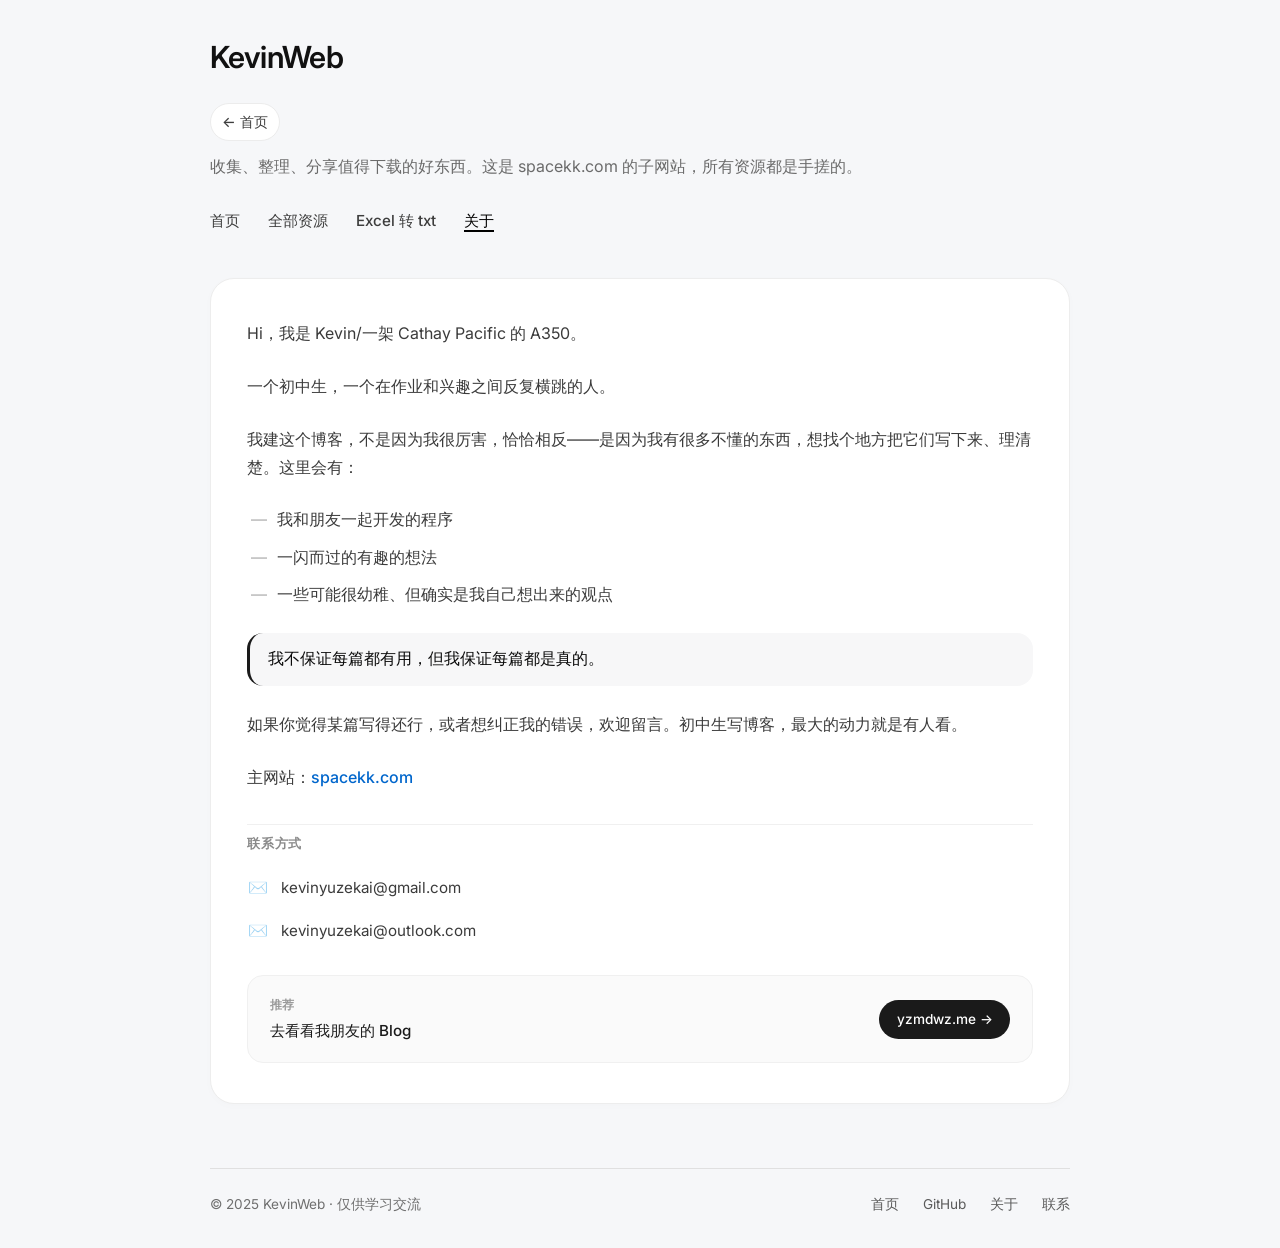
==== About_me.html @ 82887bea "修复关于页主网站卡片删除后的残留 HTML" ====
<!DOCTYPE html>
<html lang="zh-CN">
<head>
  <meta charset="UTF-8">
  <meta name="viewport" content="width=device-width, initial-scale=1.0">
  <title>关于 · KevinWeb</title>
  <link rel="preconnect" href="https://fonts.googleapis.com">
  <link rel="preconnect" href="https://fonts.gstatic.com" crossorigin>
  <link href="https://fonts.googleapis.com/css2?family=Inter:opsz,wght@14..32,400;14..32,500;14..32,600&display=swap" rel="stylesheet">
  <style>
    * {
      margin: 0;
      padding: 0;
      box-sizing: border-box;
    }

    body {
      background-color: #f6f7f9;
      color: #1a1a1a;
      font-family: 'Inter', -apple-system, BlinkMacSystemFont, 'Segoe UI', Roboto, Helvetica, Arial, sans-serif;
      line-height: 1.7;
      -webkit-font-smoothing: antialiased;
      -moz-osx-font-smoothing: grayscale;
      padding: 2rem 1.5rem;
    }

    .container {
      max-width: 860px;
      margin: 0 auto;
    }

    /* 头部 */
    .site-header {
      margin-bottom: 2.5rem;
      display: flex;
      flex-direction: column;
      gap: 0.75rem;
    }

    .site-title {
      font-size: 1.9rem;
      font-weight: 600;
      letter-spacing: -0.02em;
      color: #111;
      text-decoration: none;
      display: inline-block;
      width: fit-content;
      border-bottom: 2px solid transparent;
      transition: border-color 0.2s ease;
    }

    .site-title:hover {
      border-bottom-color: #d0d0d0;
    }


    .home-jump {
      display: inline-flex;
      align-items: center;
      gap: 0.35rem;
      margin-top: 0.35rem;
      width: fit-content;
      font-size: 0.9rem;
      font-weight: 500;
      color: #3d3d3d;
      text-decoration: none;
      padding: 0.35rem 0.7rem;
      border-radius: 999px;
      border: 1px solid #ececec;
      background: #fff;
      transition: background-color 0.15s ease, border-color 0.15s ease, color 0.15s ease;
    }
    .home-jump:hover {
      color: #000;
      border-color: #d0d0d0;
      background: #f7f7f7;
    }

    .site-description {
      font-size: 1rem;
      color: #6b6b6b;
      max-width: 90%;
    }

    .nav {
      display: flex;
      flex-wrap: wrap;
      gap: 1.75rem;
      margin: 1rem 0 0.25rem;
      font-size: 0.95rem;
      font-weight: 500;
    }

    .nav a {
      color: #3d3d3d;
      text-decoration: none;
      transition: color 0.15s ease;
    }

    .nav a:hover {
      color: #000;
      text-decoration: underline;
      text-underline-offset: 4px;
      text-decoration-thickness: 1.5px;
    }

    .nav a.current {
      color: #000;
      text-decoration: underline;
      text-underline-offset: 4px;
      text-decoration-thickness: 1.5px;
    }

    /* 关于内容卡片 */
    .about-card {
      background-color: #ffffff;
      border-radius: 24px;
      border: 1px solid #ededed;
      box-shadow: 0 2px 10px rgba(0, 0, 0, 0.015);
      padding: 2.5rem 2.25rem;
      display: flex;
      flex-direction: column;
      gap: 1.5rem;
    }

    /* 正文段落 */
    .about-card p {
      font-size: 1rem;
      color: #3b3b3b;
      line-height: 1.8;
    }

    /* 列表 */
    .about-list {
      list-style: none;
      display: flex;
      flex-direction: column;
      gap: 0.65rem;
      padding-left: 0.25rem;
    }

    .about-list li {
      display: flex;
      align-items: flex-start;
      gap: 0.65rem;
      font-size: 1rem;
      color: #3b3b3b;
      line-height: 1.7;
    }

    .about-list li::before {
      content: "—";
      color: #b0b0b0;
      font-weight: 400;
      flex-shrink: 0;
    }

    /* 高亮语句 */
    .highlight-line {
      font-weight: 500;
      color: #0a0a0a;
      background-color: #f7f7f8;
      padding: 0.85rem 1.15rem;
      border-radius: 16px;
      border-left: 3px solid #1a1a1a;
      font-size: 0.98rem;
      line-height: 1.7;
    }


    /* 主网站链接 */
    .main-site {
      font-size: 1rem;
      color: #3b3b3b;
      line-height: 1.8;
    }

    .main-site a {
      color: #0066cc;
      text-decoration: none;
      font-weight: 500;
      transition: color 0.15s ease;
    }

    .main-site a:hover {
      color: #004499;
      text-decoration: underline;
      text-underline-offset: 3px;
    }

    /* 联系方式 */
    .contact-section {
      display: flex;
      flex-direction: column;
      gap: 1rem;
      padding-top: 0.5rem;
      border-top: 1px solid #f0f0f0;
      margin-top: 0.5rem;
    }

    .contact-title {
      font-size: 0.8rem;
      font-weight: 600;
      text-transform: uppercase;
      letter-spacing: 0.06em;
      color: #8a8a8a;
    }

    .contact-list {
      display: flex;
      flex-direction: column;
      gap: 0.6rem;
    }

    .contact-item {
      display: flex;
      align-items: center;
      gap: 0.7rem;
      font-size: 0.95rem;
      color: #3b3b3b;
      text-decoration: none;
      transition: color 0.15s ease;
      width: fit-content;
      padding: 0.2rem 0;
    }

    .contact-item:hover {
      color: #000;
      text-decoration: underline;
      text-underline-offset: 3px;
    }

    .contact-icon {
      font-size: 1rem;
      width: 1.4rem;
      text-align: center;
      flex-shrink: 0;
      opacity: 0.7;
    }

    /* 好友推荐卡片 */
    .friend-card {
      background-color: #fafafa;
      border-radius: 16px;
      padding: 1.15rem 1.35rem;
      display: flex;
      align-items: center;
      justify-content: space-between;
      gap: 1rem;
      flex-wrap: wrap;
      border: 1px solid #f0f0f0;
      transition: border-color 0.2s ease, background-color 0.2s ease;
      margin-top: 0.25rem;
    }

    .friend-card:hover {
      background-color: #f5f5f7;
      border-color: #e4e4e8;
    }

    .friend-info {
      display: flex;
      flex-direction: column;
      gap: 0.15rem;
    }

    .friend-label {
      font-size: 0.75rem;
      font-weight: 600;
      text-transform: uppercase;
      letter-spacing: 0.05em;
      color: #9a9a9a;
    }

    .friend-name {
      font-size: 0.95rem;
      font-weight: 500;
      color: #1a1a1a;
    }

    .friend-link {
      font-size: 0.85rem;
      font-weight: 500;
      color: #ffffff;
      background-color: #1a1a1a;
      padding: 0.5rem 1.1rem;
      border-radius: 30px;
      text-decoration: none;
      transition: background-color 0.2s ease, transform 0.1s ease;
      white-space: nowrap;
    }

    .friend-link:hover {
      background-color: #333333;
    }

    .friend-link:active {
      transform: scale(0.97);
    }

    /* 底部 */
    .site-footer {
      margin-top: 4rem;
      padding-top: 1.5rem;
      border-top: 1px solid #e0e0e0;
      display: flex;
      flex-wrap: wrap;
      justify-content: space-between;
      align-items: center;
      gap: 1rem;
      font-size: 0.85rem;
      color: #6f6f6f;
    }

    .footer-links {
      display: flex;
      gap: 1.5rem;
    }

    .footer-links a {
      color: #5a5a5a;
      text-decoration: none;
      transition: color 0.15s;
    }

    .footer-links a:hover {
      color: #000;
      text-decoration: underline;
      text-underline-offset: 3px;
    }

    /* 响应式 */
    @media (max-width: 640px) {
      body {
        padding: 1.5rem 1rem;
      }

      .about-card {
        padding: 1.75rem 1.25rem;
        border-radius: 20px;
        gap: 1.25rem;
      }

      .friend-card {
        flex-direction: column;
        align-items: flex-start;
      }

      .friend-link {
        width: 100%;
        text-align: center;
      }

      .site-footer {
        flex-direction: column;
        align-items: flex-start;
      }
    }

    /* 暗色模式 */
    @media (prefers-color-scheme: dark) {
      .home-jump {
        color: #b0b0b0;
        border-color: #2e2e2e;
        background: #1a1a1a;
      }
      .home-jump:hover {
        color: #fff;
        border-color: #3a3a3a;
        background: #222;
      }

      body {
        background-color: #0f0f0f;
        color: #e0e0e0;
      }

      .site-title {
        color: #f0f0f0;
      }

      .site-title:hover {
        border-bottom-color: #4a4a4a;
      }

      .site-description {
        color: #a0a0a0;
      }

      .nav a {
        color: #b0b0b0;
      }

      .nav a:hover,
      .nav a.current {
        color: #fff;
      }

      .about-card {
        background-color: #1a1a1a;
        border-color: #2e2e2e;
        box-shadow: 0 2px 10px rgba(0, 0, 0, 0.2);
      }

      .about-card p {
        color: #b8b8b8;
      }

      .about-list li {
        color: #b8b8b8;
      }

      .about-list li::before {
        color: #6a6a6a;
      }

      .highlight-line {
        background-color: #222222;
        color: #e8e8e8;
        border-left-color: #f0f0f0;
      }


      .main-site {
        color: #b8b8b8;
      }

      .main-site a {
        color: #4da3ff;
      }

      .main-site a:hover {
        color: #7bb8ff;
      }

      .contact-section {
        border-top-color: #2a2a2a;
      }

      .contact-title {
        color: #7a7a7a;
      }

      .contact-item {
        color: #b8b8b8;
      }

      .contact-item:hover {
        color: #fff;
      }

      .friend-card {
        background-color: #222222;
        border-color: #2e2e2e;
      }

      .friend-card:hover {
        background-color: #282828;
        border-color: #3a3a3a;
      }

      .friend-label {
        color: #7a7a7a;
      }

      .friend-name {
        color: #e0e0e0;
      }

      .friend-link {
        background-color: #f0f0f0;
        color: #1a1a1a;
      }

      .friend-link:hover {
        background-color: #ffffff;
      }

      .site-footer {
        border-top-color: #2a2a2a;
        color: #8a8a8a;
      }

      .footer-links a {
        color: #9a9a9a;
      }

      .footer-links a:hover {
        color: #fff;
      }
    }
  </style>
</head>
<body>
  <div class="container">
    <!-- 头部 -->
    <header class="site-header">
      <a href="./" class="site-title">KevinWeb</a>
      <a class="home-jump" href="./">← 首页</a>
      <p class="site-description">收集、整理、分享值得下载的好东西。这是 spacekk.com 的子网站，所有资源都是手搓的。</p>
      <nav class="nav">
        <a href="./">首页</a>
        <a href="./All_resources.html">全部资源</a>
                <a href="./excel_to_roster.html">Excel 转 txt</a>

        <a href="./About_me.html" class="current">关于</a>
      </nav>
    </header>

    <!-- 关于内容 -->
    <main class="about-card">
      <p>
        Hi，我是 Kevin/一架 Cathay Pacific 的 A350。
      </p>

      <p>
        一个初中生，一个在作业和兴趣之间反复横跳的人。
      </p>

      <p>
        我建这个博客，不是因为我很厉害，恰恰相反——是因为我有很多不懂的东西，想找个地方把它们写下来、理清楚。这里会有：
      </p>

      <ul class="about-list">
        <li>我和朋友一起开发的程序</li>
        <li>一闪而过的有趣的想法</li>
        <li>一些可能很幼稚、但确实是我自己想出来的观点</li>
      </ul>

      <div class="highlight-line">
        我不保证每篇都有用，但我保证每篇都是真的。
      </div>

      <p>
        如果你觉得某篇写得还行，或者想纠正我的错误，欢迎留言。初中生写博客，最大的动力就是有人看。
      </p>

      <p class="main-site">
        主网站：<a href="https://spacekk.com/" target="_blank" rel="noopener">spacekk.com</a>
      </p>

      <!-- 联系方式 -->
      <div class="contact-section">
        <div class="contact-title">联系方式</div>
        <div class="contact-list">
          <a href="mailto:kevinyuzekai@gmail.com" class="contact-item">
            <span class="contact-icon">✉️</span>
            kevinyuzekai@gmail.com
          </a>
          <a href="mailto:kevinyuzekai@outlook.com" class="contact-item">
            <span class="contact-icon">✉️</span>
            kevinyuzekai@outlook.com
          </a>
        </div>
      </div>

      <!-- 好友推荐 -->
      <div class="friend-card">
        <div class="friend-info">
          <span class="friend-label">推荐</span>
          <span class="friend-name">去看看我朋友的 Blog</span>
        </div>
        <a href="https://www.yzmdwz.me/" target="_blank" rel="noopener noreferrer" class="friend-link">
          yzmdwz.me →
        </a>
      </div>
    </main>

    <!-- 底部 -->
    <footer class="site-footer">
      <div class="footer-copy">
        © 2025 KevinWeb · 仅供学习交流
      </div>
      <div class="footer-links">
        <a href="./">首页</a>
        <a href="https://github.com/kevinyuzekai/kevinweb">GitHub</a>
        <a href="./About_me.html">关于</a>
        <a href="https://github.com/kevinyuzekai/kevinweb/issues">联系</a>
      </div>
    </footer>
  </div>
</body>
</html>
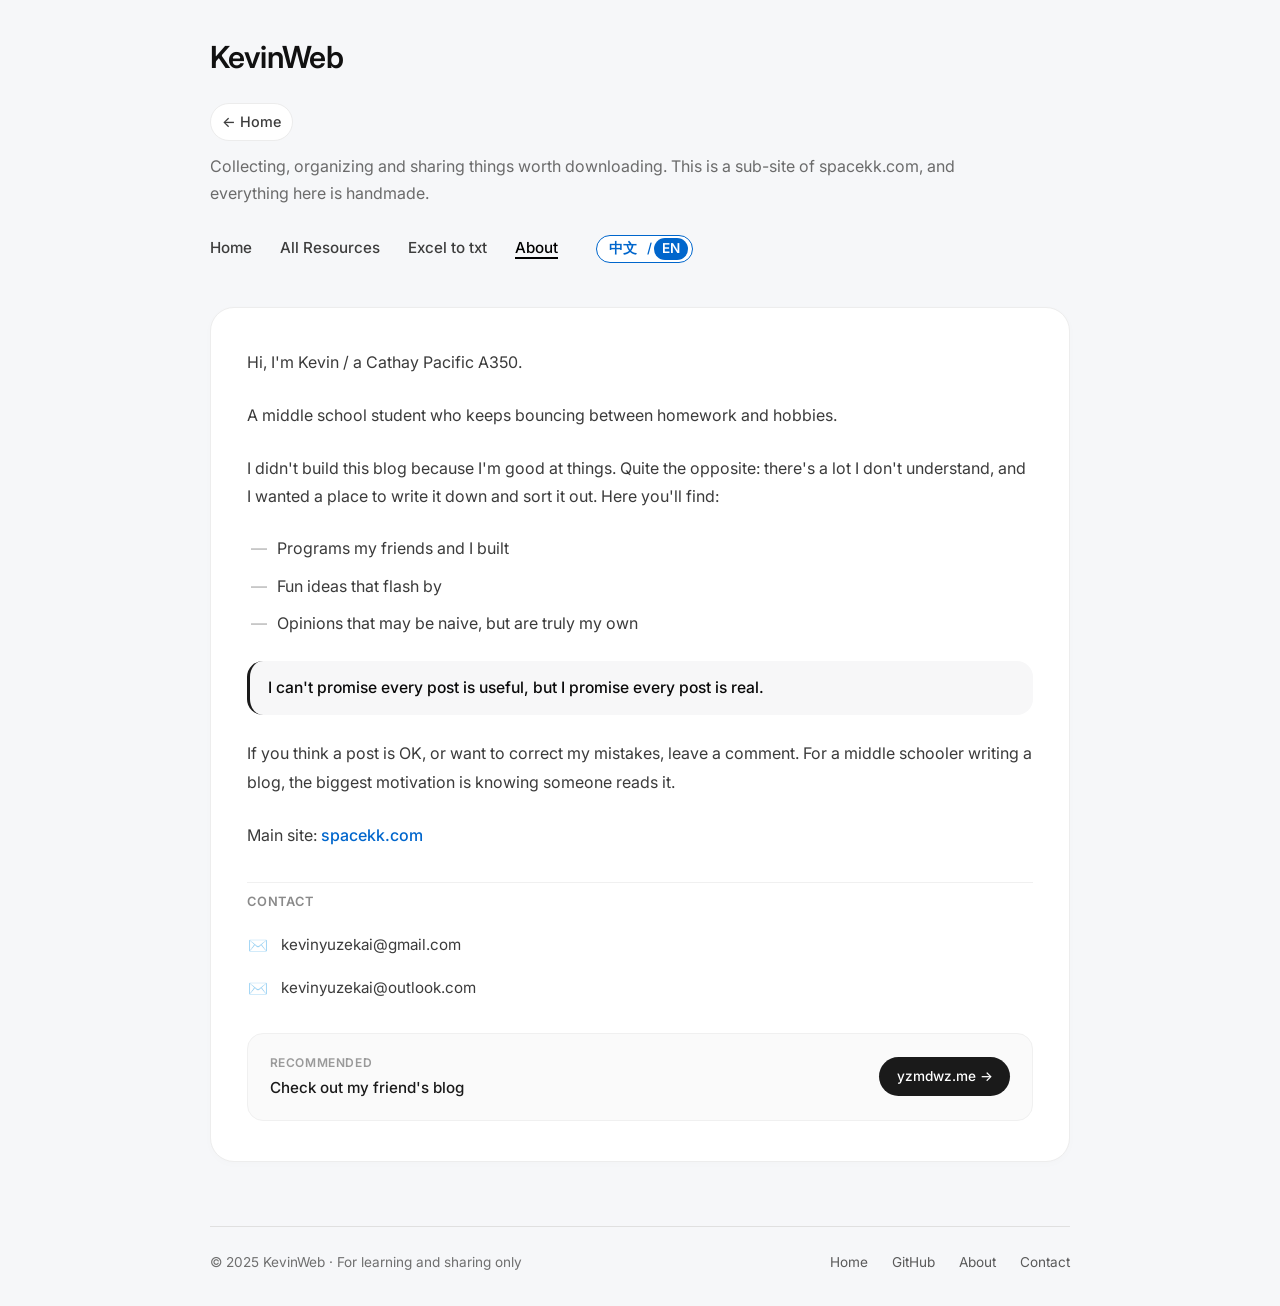
==== commit 604cbd7e: "全站中英文双语：新增 i18n.js（中文/EN 切换，localStorage kevinweb.lang）" ====
--- a/About_me.html
+++ b/About_me.html
@@ -579,5 +579,6 @@
       </div>
     </footer>
   </div>
+  <script src="i18n.js"></script>
 </body>
 </html>
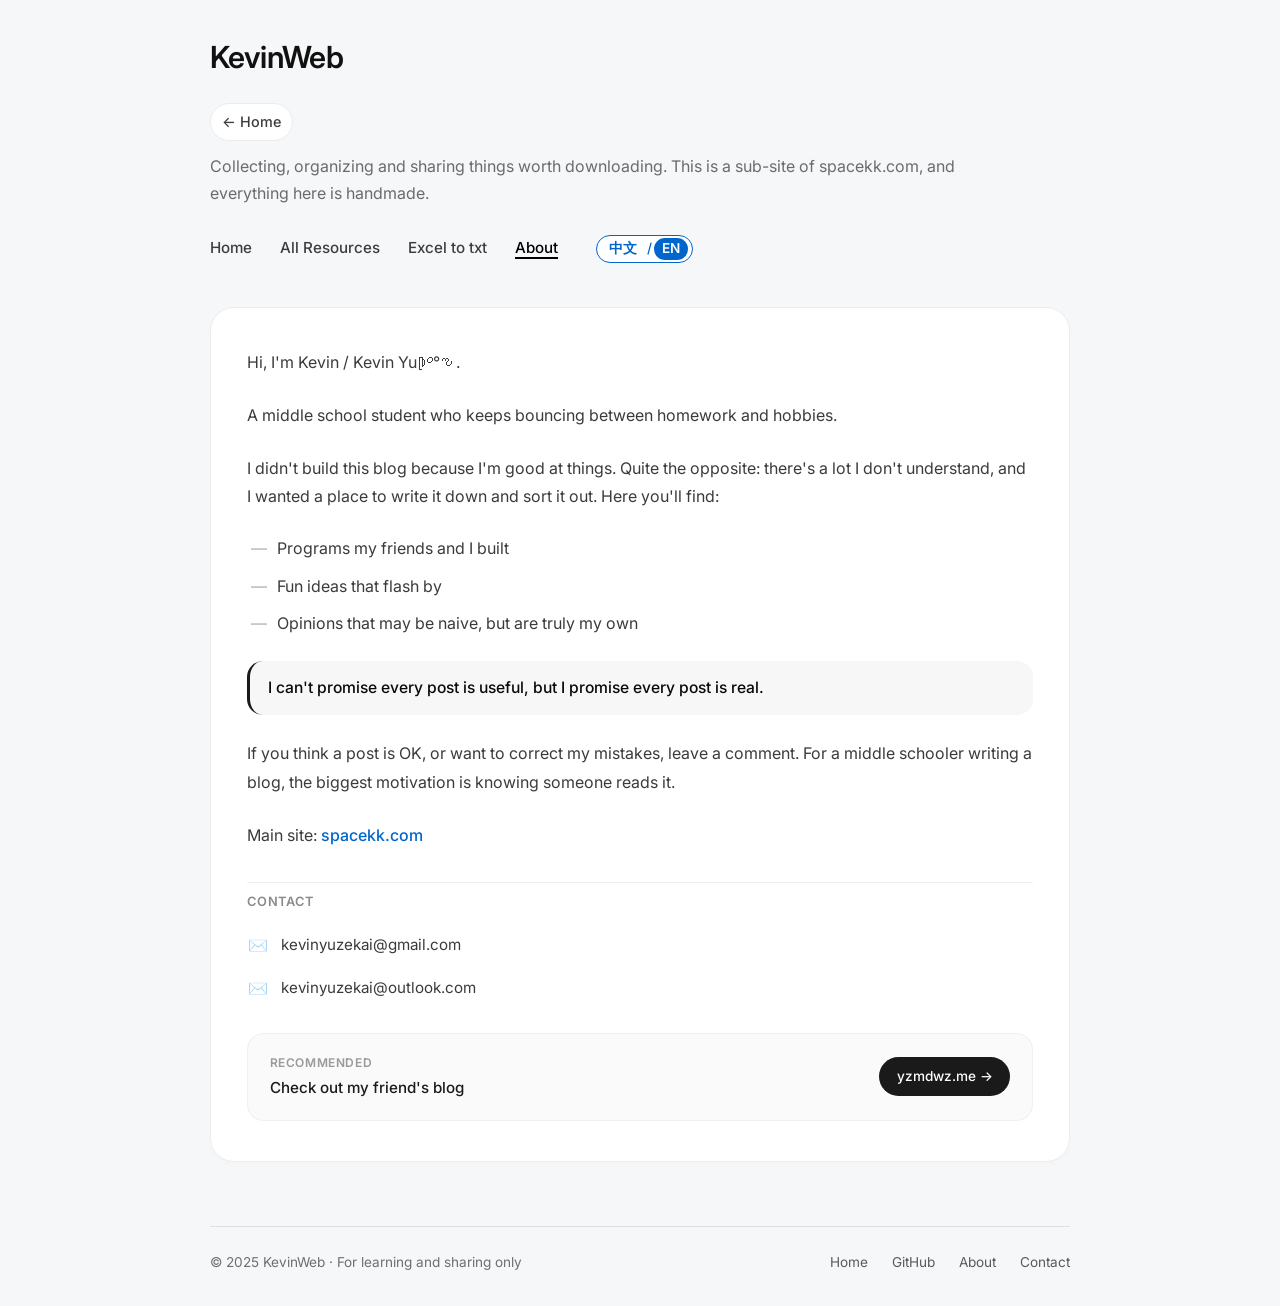
==== commit e8421aaf: "About me: replace A350 phrase with Kevin Yuᥫᩣ༠°ఌ" ====
--- a/About_me.html
+++ b/About_me.html
@@ -510,7 +510,7 @@
     <!-- 关于内容 -->
     <main class="about-card">
       <p>
-        Hi，我是 Kevin/一架 Cathay Pacific 的 A350。
+        Hi，我是 Kevin/Kevin Yuᥫᩣ༠°ఌ。
       </p>
 
       <p>
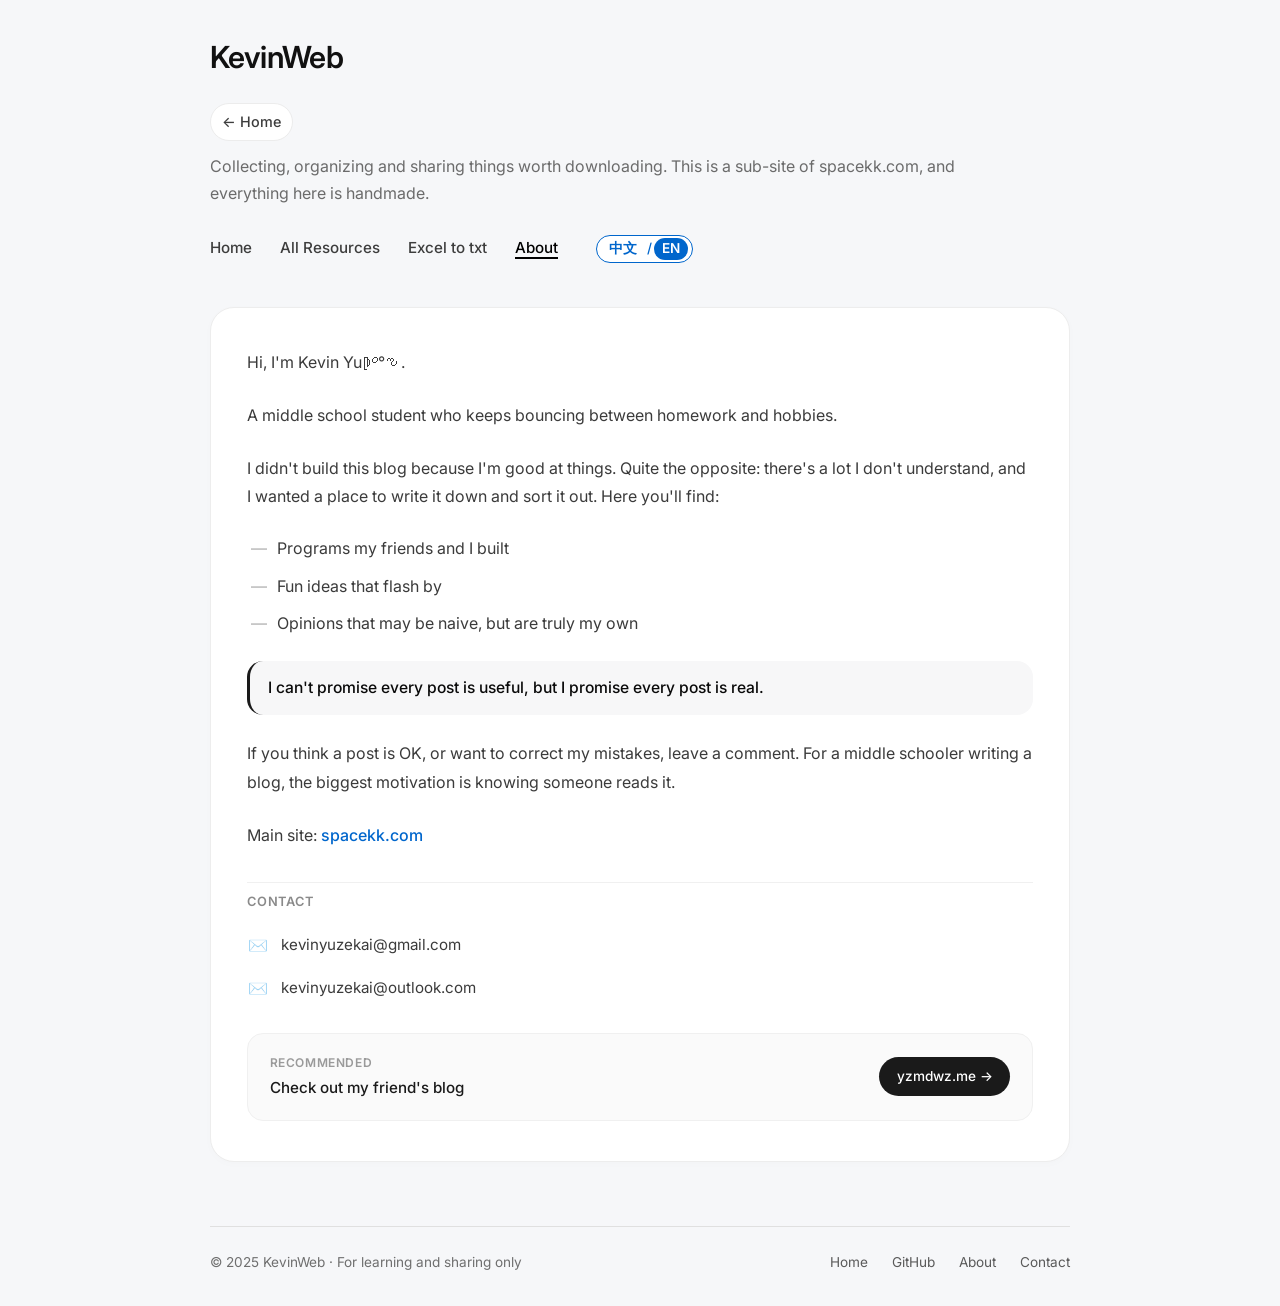
==== commit 8f5b808d: "About me: drop leading Kevin/" ====
--- a/About_me.html
+++ b/About_me.html
@@ -510,7 +510,7 @@
     <!-- 关于内容 -->
     <main class="about-card">
       <p>
-        Hi，我是 Kevin/Kevin Yuᥫᩣ༠°ఌ。
+        Hi，我是 Kevin Yuᥫᩣ༠°ఌ。
       </p>
 
       <p>
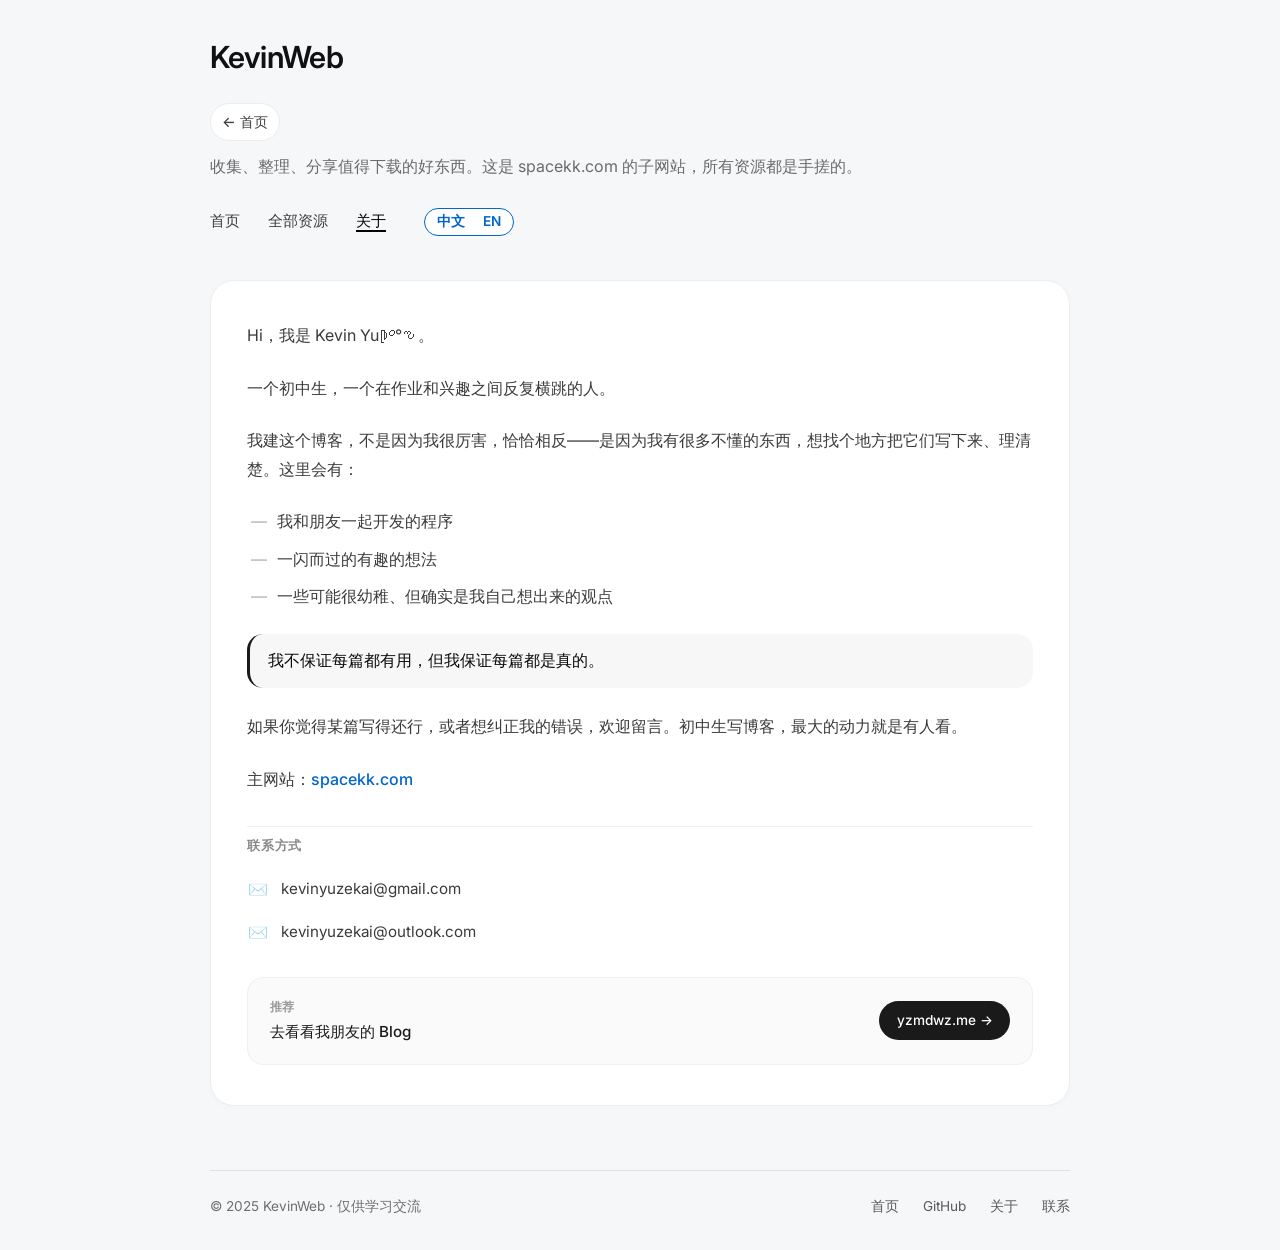
==== commit 925dd7f4: "chore: 全面撤除点名·分组工具（含 Excel 转 txt 小工具页、全部资源卡与相关翻译）" ====
--- a/About_me.html
+++ b/About_me.html
@@ -3,6 +3,7 @@
 <head>
   <meta charset="UTF-8">
   <meta name="viewport" content="width=device-width, initial-scale=1.0">
+  <script src="site-transition.js"></script>
   <title>关于 · KevinWeb</title>
   <link rel="preconnect" href="https://fonts.googleapis.com">
   <link rel="preconnect" href="https://fonts.gstatic.com" crossorigin>
@@ -501,8 +502,6 @@
       <nav class="nav">
         <a href="./">首页</a>
         <a href="./All_resources.html">全部资源</a>
-                <a href="./excel_to_roster.html">Excel 转 txt</a>
-
         <a href="./About_me.html" class="current">关于</a>
       </nav>
     </header>
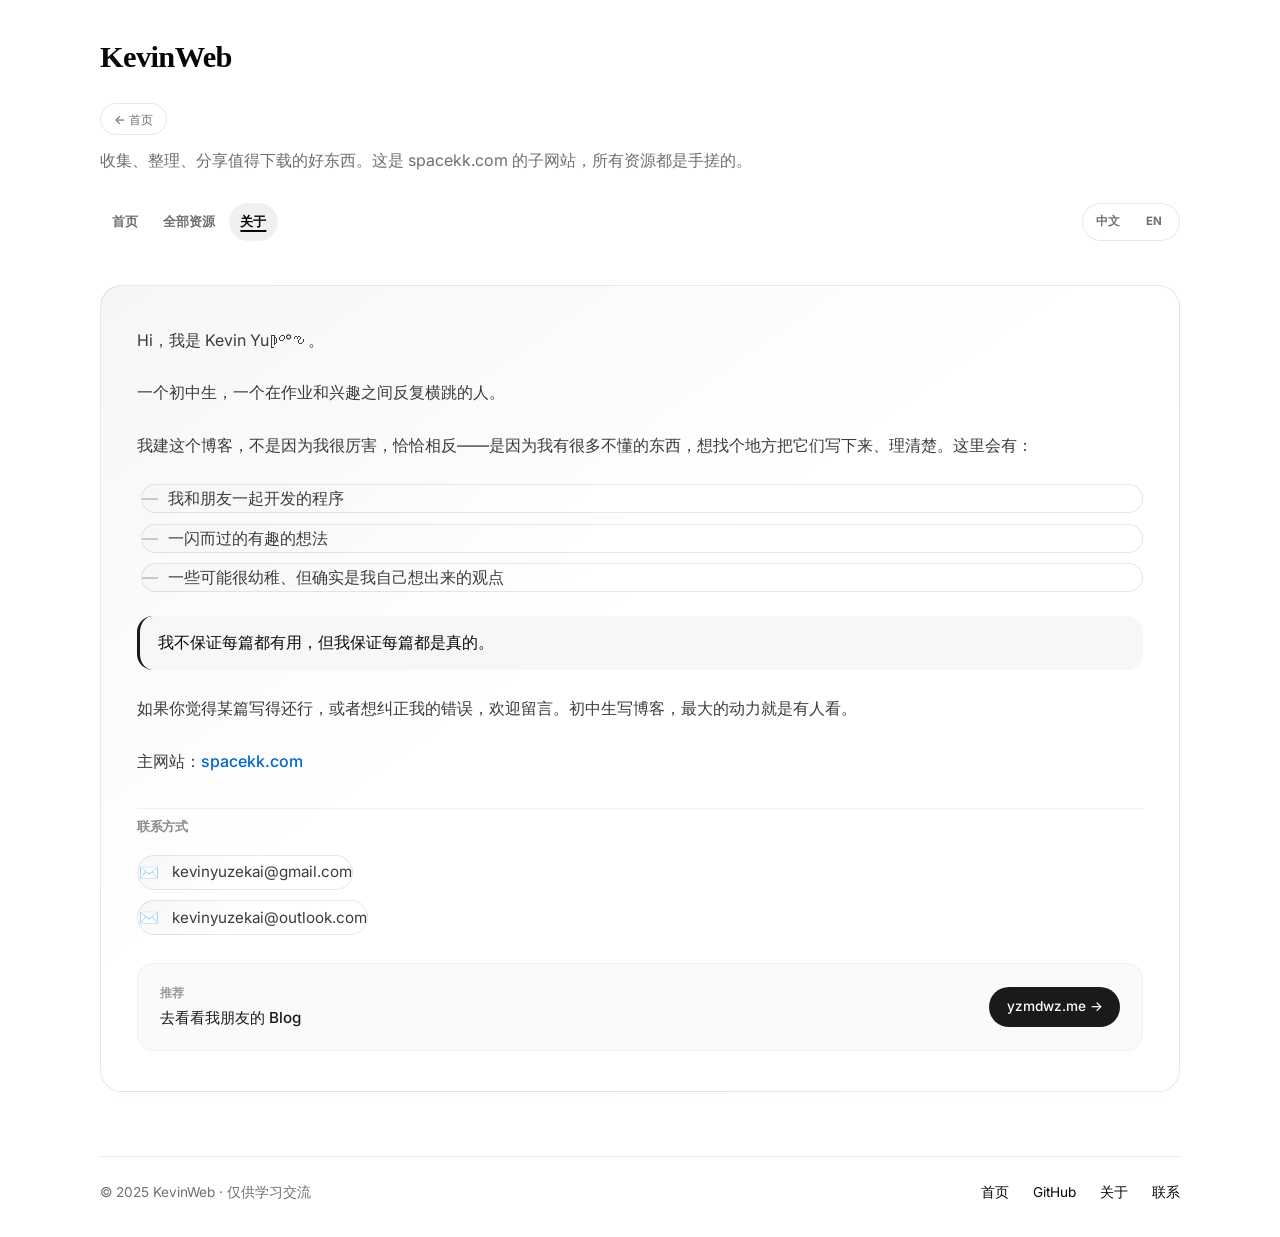
==== commit b2fa62cf: "feat: 全站改为 pidanai 式浅色编辑风 首页与三个详情页重做为白底、近黑墨色文字、大号衬线标题、胶囊导航与毛玻璃面板， 新增 site.css / site.js；资源页与关于页同步套用浅" ====
--- a/About_me.html
+++ b/About_me.html
@@ -490,7 +490,28 @@
         color: #fff;
       }
     }
-  </style>
+  
+    /* light editorial pass */
+    body{font-family:"Inter",-apple-system,BlinkMacSystemFont,"Segoe UI","PingFang SC","Noto Sans SC","Helvetica Neue",Arial,sans-serif;-webkit-font-smoothing:antialiased;color:#070707;background:#fff}
+    .container{max-width:1080px}
+    .site-title{font-family:"Songti SC","Noto Serif SC","Source Han Serif SC","STSong",Didot,"Times New Roman",serif;font-weight:700;letter-spacing:-.02em;color:#070707}
+    .home-jump{border:1px solid rgba(7,7,7,.09);border-radius:999px;padding:.28rem .8rem;color:rgba(7,7,7,.58);background:#fff;font-size:.78rem}
+    .home-jump:hover{color:#070707;border-color:rgba(7,7,7,.2)}
+    .site-description{color:rgba(7,7,7,.58)}
+    .nav{gap:.15rem;border:0;justify-content:flex-start}
+    .nav a{flex:0 0 auto}
+    .nav .kw-lang{margin-left:auto;flex:0 0 auto}
+    .nav a{min-height:34px;display:inline-flex;align-items:center;padding:0 .72rem;border-radius:999px;font-size:.8rem;font-weight:650;color:rgba(7,7,7,.58);border:0}
+    .nav a:hover{color:#070707;background:rgba(7,7,7,.04)}
+    .nav a.current{color:#070707;background:rgba(7,7,7,.06)}
+    .site-footer{border-top:1px solid rgba(7,7,7,.09);color:rgba(7,7,7,.58)}
+    .footer-links a{color:#070707;border-bottom:1px solid transparent}
+    .footer-links a:hover{border-bottom-color:currentColor}
+
+    .about-card,.about-list li,.contact-item{border:1px solid rgba(7,7,7,.09);border-radius:22px;background:linear-gradient(145deg,rgba(7,7,7,.035),transparent 46%),#fff}
+    .about-card h2,.contact-title,.about-card h1{font-family:"Songti SC","Noto Serif SC","Source Han Serif SC","STSong",Didot,"Times New Roman",serif;font-weight:700;letter-spacing:-.02em}
+    .contact-item:hover{border-color:rgba(7,7,7,.18)}
+</style>
 </head>
 <body>
   <div class="container">
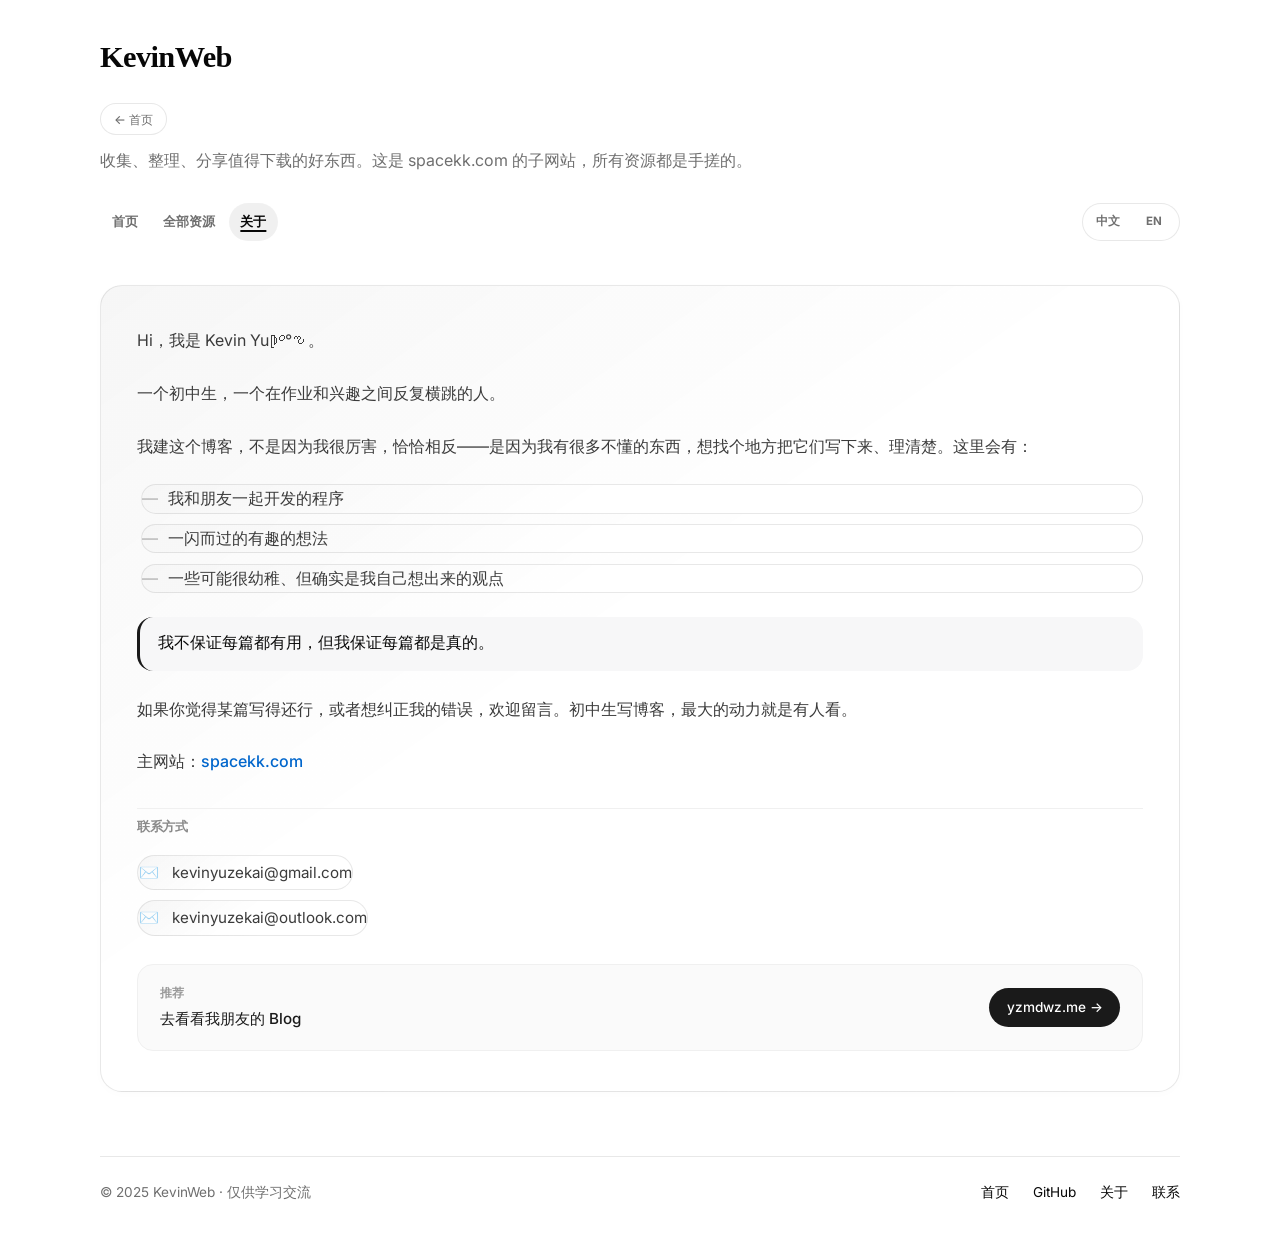
==== commit 7604d73d: "feat: 补上 pidanai 式动效 滚动揭示改为上浮 + 轻微缩放 + 模糊（带错峰延迟），首屏标题与内容改为等页面 转场幕布揭开后再播，避免动画藏在幕布后面；主视觉随指针做 3-D 倾斜、页面" ====
--- a/About_me.html
+++ b/About_me.html
@@ -511,6 +511,12 @@
     .about-card,.about-list li,.contact-item{border:1px solid rgba(7,7,7,.09);border-radius:22px;background:linear-gradient(145deg,rgba(7,7,7,.035),transparent 46%),#fff}
     .about-card h2,.contact-title,.about-card h1{font-family:"Songti SC","Noto Serif SC","Source Han Serif SC","STSong",Didot,"Times New Roman",serif;font-weight:700;letter-spacing:-.02em}
     .contact-item:hover{border-color:rgba(7,7,7,.18)}
+
+    /* scroll reveal, pidanai style */
+    .reveal{opacity:0}
+    .reveal.in{animation:kw-rise .76s cubic-bezier(.16,1,.3,1) both;animation-delay:var(--d,0ms)}
+    @keyframes kw-rise{from{opacity:0;transform:translateY(54px) scale(.98);filter:blur(10px)}to{opacity:1;transform:none;filter:none}}
+    @media (prefers-reduced-motion: reduce){.reveal{opacity:1}.reveal.in{animation:none}}
 </style>
 </head>
 <body>
@@ -528,7 +534,7 @@
     </header>
 
     <!-- 关于内容 -->
-    <main class="about-card">
+    <main class="about-card reveal">
       <p>
         Hi，我是 Kevin Yuᥫᩣ༠°ఌ。
       </p>
@@ -599,6 +605,7 @@
       </div>
     </footer>
   </div>
+  <script src="site.js"></script>
   <script src="i18n.js"></script>
 </body>
 </html>
